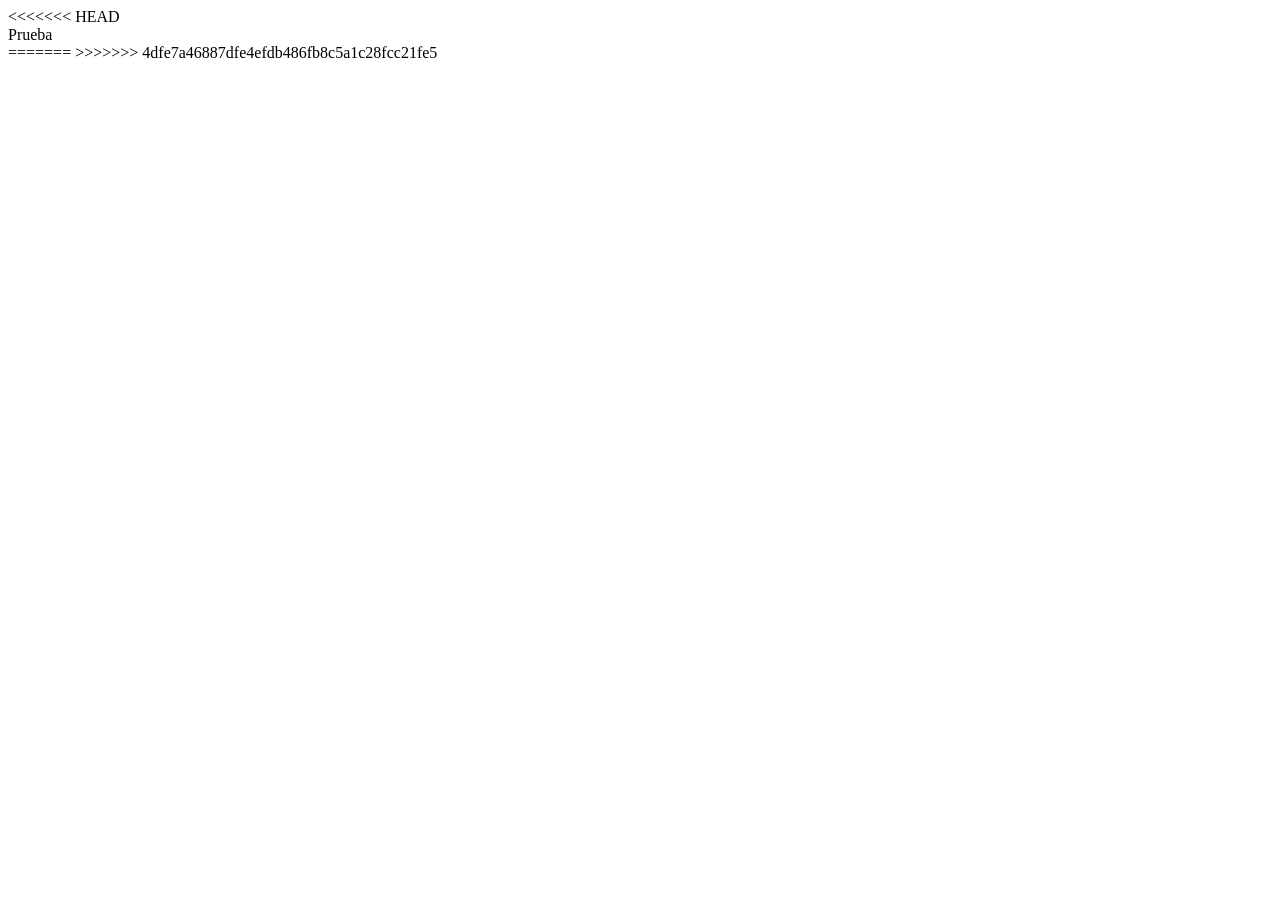
==== index.html @ 82e6d729 "Merge branch 'master' of https://github.com/FranciscoJarusz/disenoydesarrolloweb" ====
<!doctype html>

<html lang="es">
    <head>
        <meta charset="UTF-8" />
        <meta name="viewport" content="width=device-width, initial-scale=1.0" />

        <title>Inicio - MoviePage</title>
    </head>

<<<<<<< HEAD
    <body>

        <div>Prueba</div>

    </body>
=======
    <body></body>
>>>>>>> 4dfe7a46887dfe4efdb486fb8c5a1c28fcc21fe5
</html>
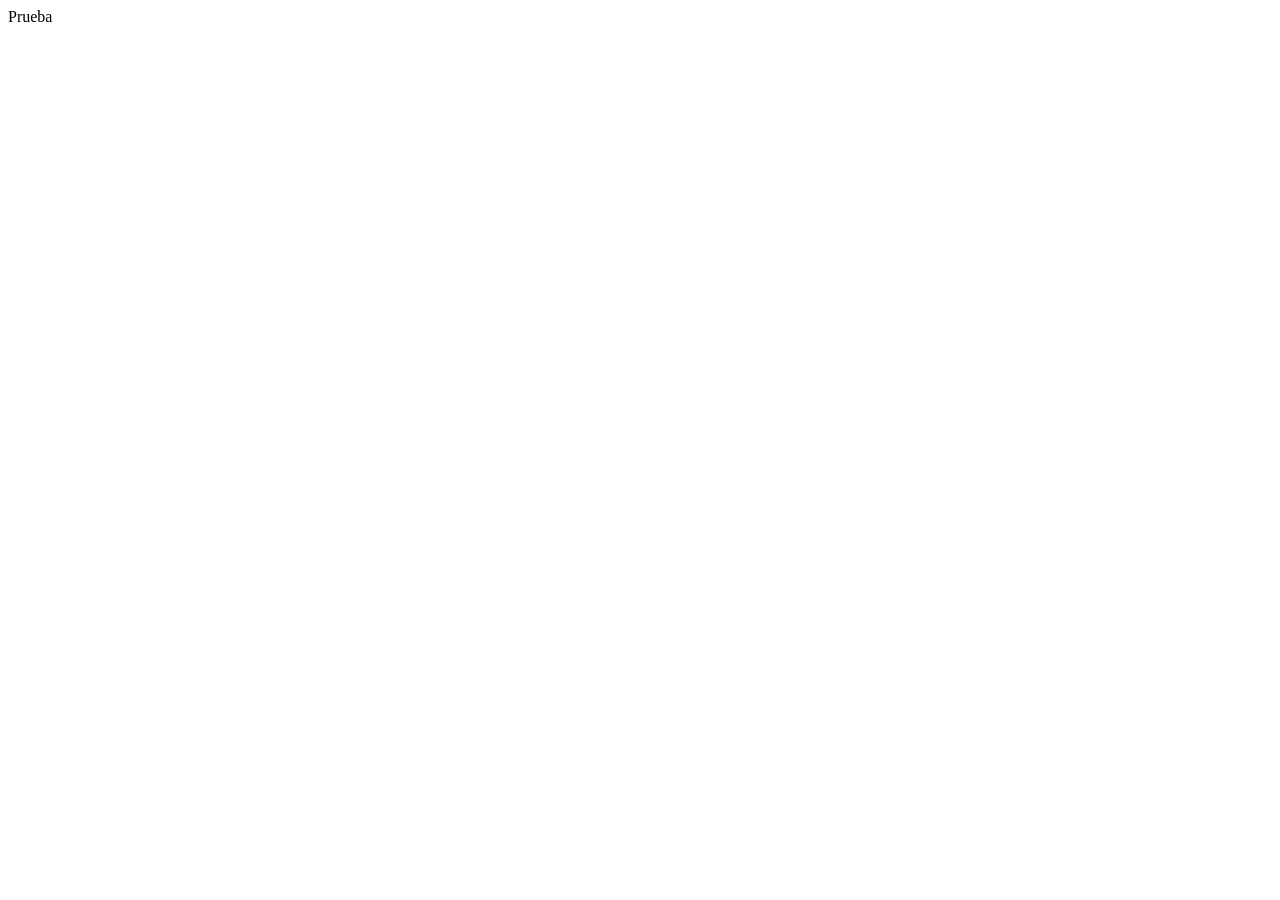
==== commit 91c8a7b9: "prueba" ====
--- a/index.html
+++ b/index.html
@@ -8,13 +8,9 @@
         <title>Inicio - MoviePage</title>
     </head>
 
-<<<<<<< HEAD
     <body>
 
         <div>Prueba</div>
 
     </body>
-=======
-    <body></body>
->>>>>>> 4dfe7a46887dfe4efdb486fb8c5a1c28fcc21fe5
 </html>
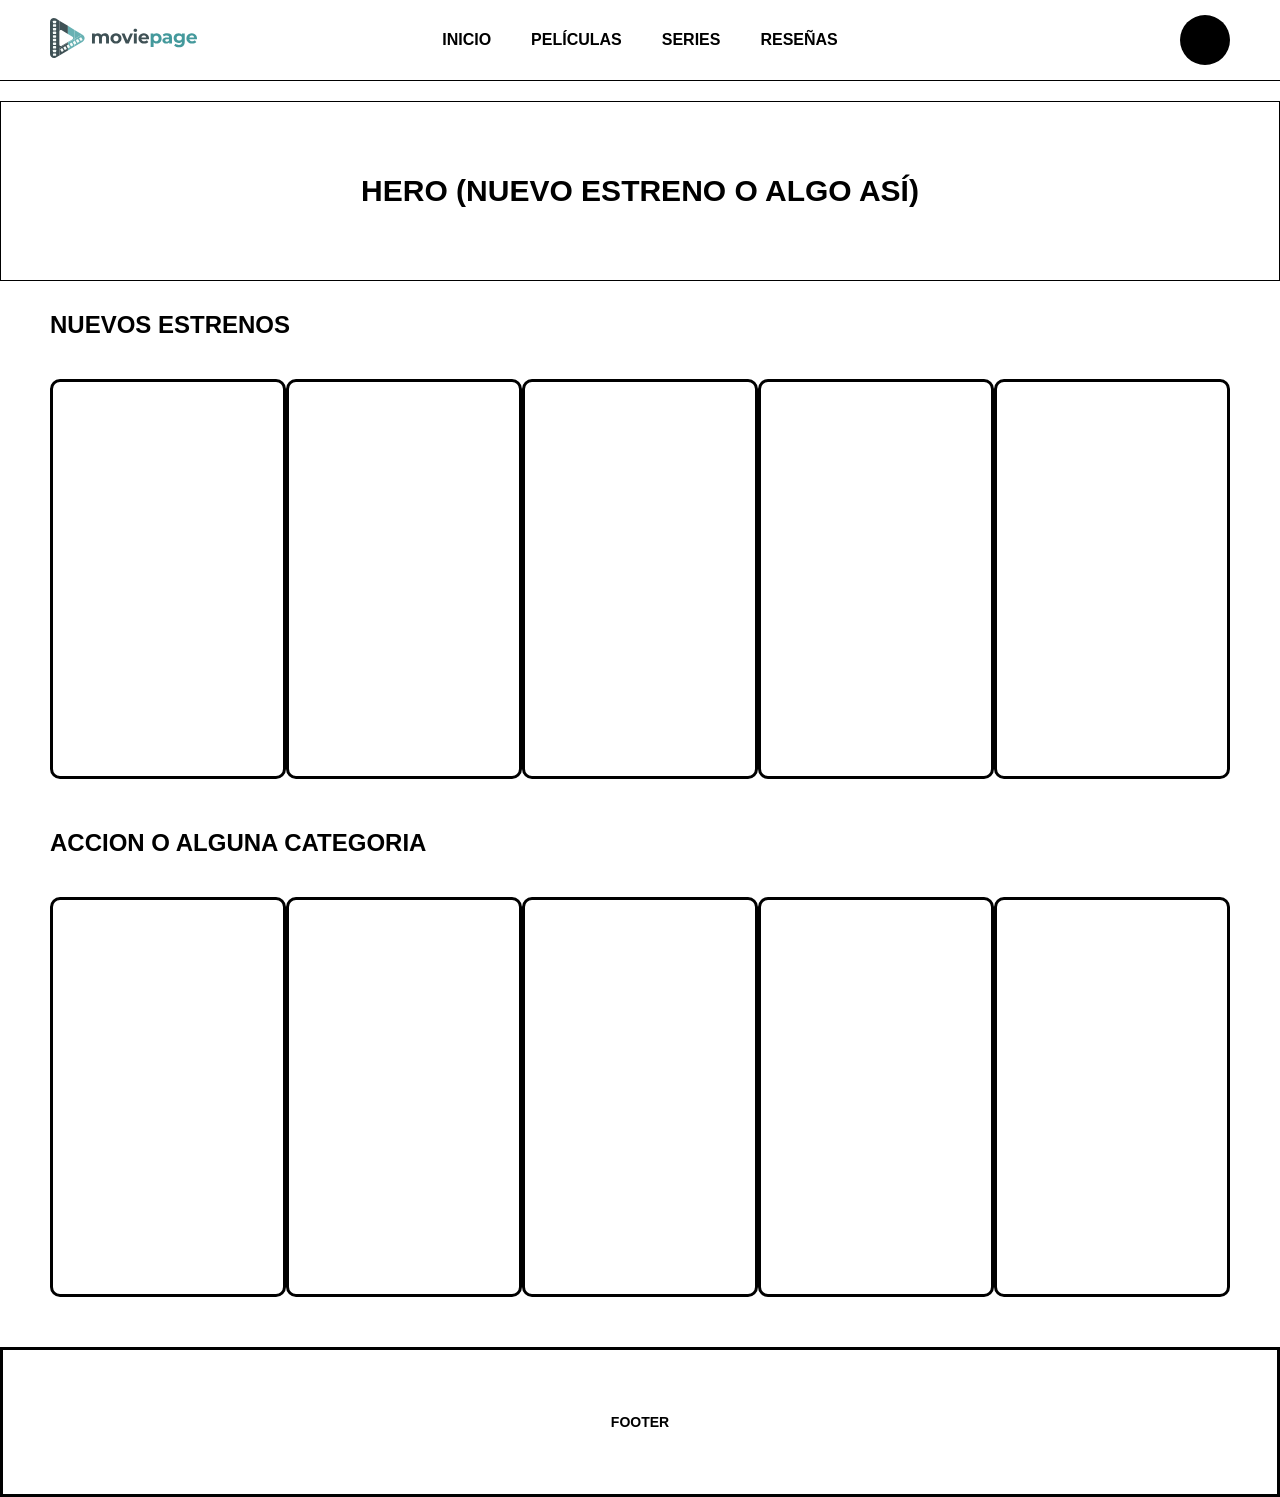
==== commit ceb6d527: "Actualizo index.html para incluir estilos y estructura de la página" ====
--- a/index.html
+++ b/index.html
@@ -1,16 +1,66 @@
 <!doctype html>
 
 <html lang="es">
-    <head>
-        <meta charset="UTF-8" />
-        <meta name="viewport" content="width=device-width, initial-scale=1.0" />
+  <head>
+    <meta charset="UTF-8" />
+    <meta name="viewport" content="width=device-width, initial-scale=1.0" />
+    <link rel="stylesheet" href="global.css" />
+    <title>MoviePage - Películas, series y reseñas</title>
+  </head>
 
-        <title>Inicio - MoviePage</title>
-    </head>
+  <body>
+    <header>
+      <div id="logo">
+        <img src="/public/Logotipo.svg" height="40px;" />
+      </div>
 
-    <body>
+      <nav>
+        <ul id="menu">
+          <li>
+            <a href="">INICIO</a>
+          </li>
+          <li>
+            <a href="">PELÍCULAS</a>
+          </li>
+          <li>
+            <a href="">SERIES</a>
+          </li>
+          <li>
+            <a href="">RESEÑAS</a>
+          </li>
+        </ul>
+      </nav>
 
-        <div>Prueba</div>
+      <div class="circulo"></div>
+    </header>
+    <section id="hero">
+      <h1>HERO (NUEVO ESTRENO O ALGO ASÍ)</h1>
+    </section>
+    <main>
+      <section id="peliculas">
+        <h2>NUEVOS ESTRENOS</h2>
 
-    </body>
+        <div class="fila-peliculas">
+          <div class="pelicula"></div>
+          <div class="pelicula"></div>
+          <div class="pelicula"></div>
+          <div class="pelicula"></div>
+          <div class="pelicula"></div>
+        </div>
+
+        <h2>ACCION O ALGUNA CATEGORIA</h2>
+
+        <div class="fila-peliculas">
+          <div class="pelicula"></div>
+          <div class="pelicula"></div>
+          <div class="pelicula"></div>
+          <div class="pelicula"></div>
+          <div class="pelicula"></div>
+        </div>
+      </section>
+    </main>
+    <footer>
+      <p>FOOTER</p>
+    </footer>
+  </body>
 </html>
--- a/global.css
+++ b/global.css
@@ -0,0 +1,105 @@
+* {
+  box-sizing: border-box;
+}
+
+html,
+body {
+  margin: 0;
+  padding: 0;
+  font-family: Arial, sans-serif;
+}
+
+header {
+  display: grid;
+  grid-template-columns: 1fr auto 1fr;
+  justify-items: center;
+  align-items: center;
+  border-bottom: 1px solid black;
+  padding: 15px 50px;
+}
+
+#logo {
+  justify-self: start;
+}
+
+#menu {
+  display: flex;
+  flex-direction: row;
+  gap: 40px;
+  margin: 0;
+  padding: 0;
+}
+
+#menu li,
+#menu a {
+  list-style: none;
+  color: black;
+  text-decoration: none;
+  font-weight: bold;
+}
+
+.circulo {
+  width: 50px;
+  height: 50px;
+  background-color: #000000;
+  border-radius: 50%;
+  justify-self: end;
+}
+
+#hero {
+  height: 180px;
+  margin-top: 20px;
+  border: 1px solid black;
+  display: flex;
+  justify-content: center;
+  align-items: center;
+}
+
+#hero h1 {
+  color: black;
+  font-size: 30px;
+  font-weight: bold;
+}
+
+main {
+  padding: 0 50px;
+}
+
+#peliculas {
+  margin-top: 30px;
+}
+
+#peliculas h2 {
+  color: black;
+  font-size: 24px;
+  font-weight: bold;
+  margin: 20px 0 40px 0;
+}
+
+.fila-peliculas {
+  display: flex;
+  margin-bottom: 50px;
+  justify-content: space-between;
+}
+
+.pelicula {
+  border-radius: 10px;
+  width: 280px;
+  height: 400px;
+  border: 3px solid black;
+}
+
+footer {
+  height: 150px;
+  margin-top: 40px;
+  border: 3px solid black;
+  display: flex;
+  justify-content: center;
+  align-items: center;
+}
+
+footer p {
+  color: black;
+  font-size: 14px;
+  font-weight: bold;
+}
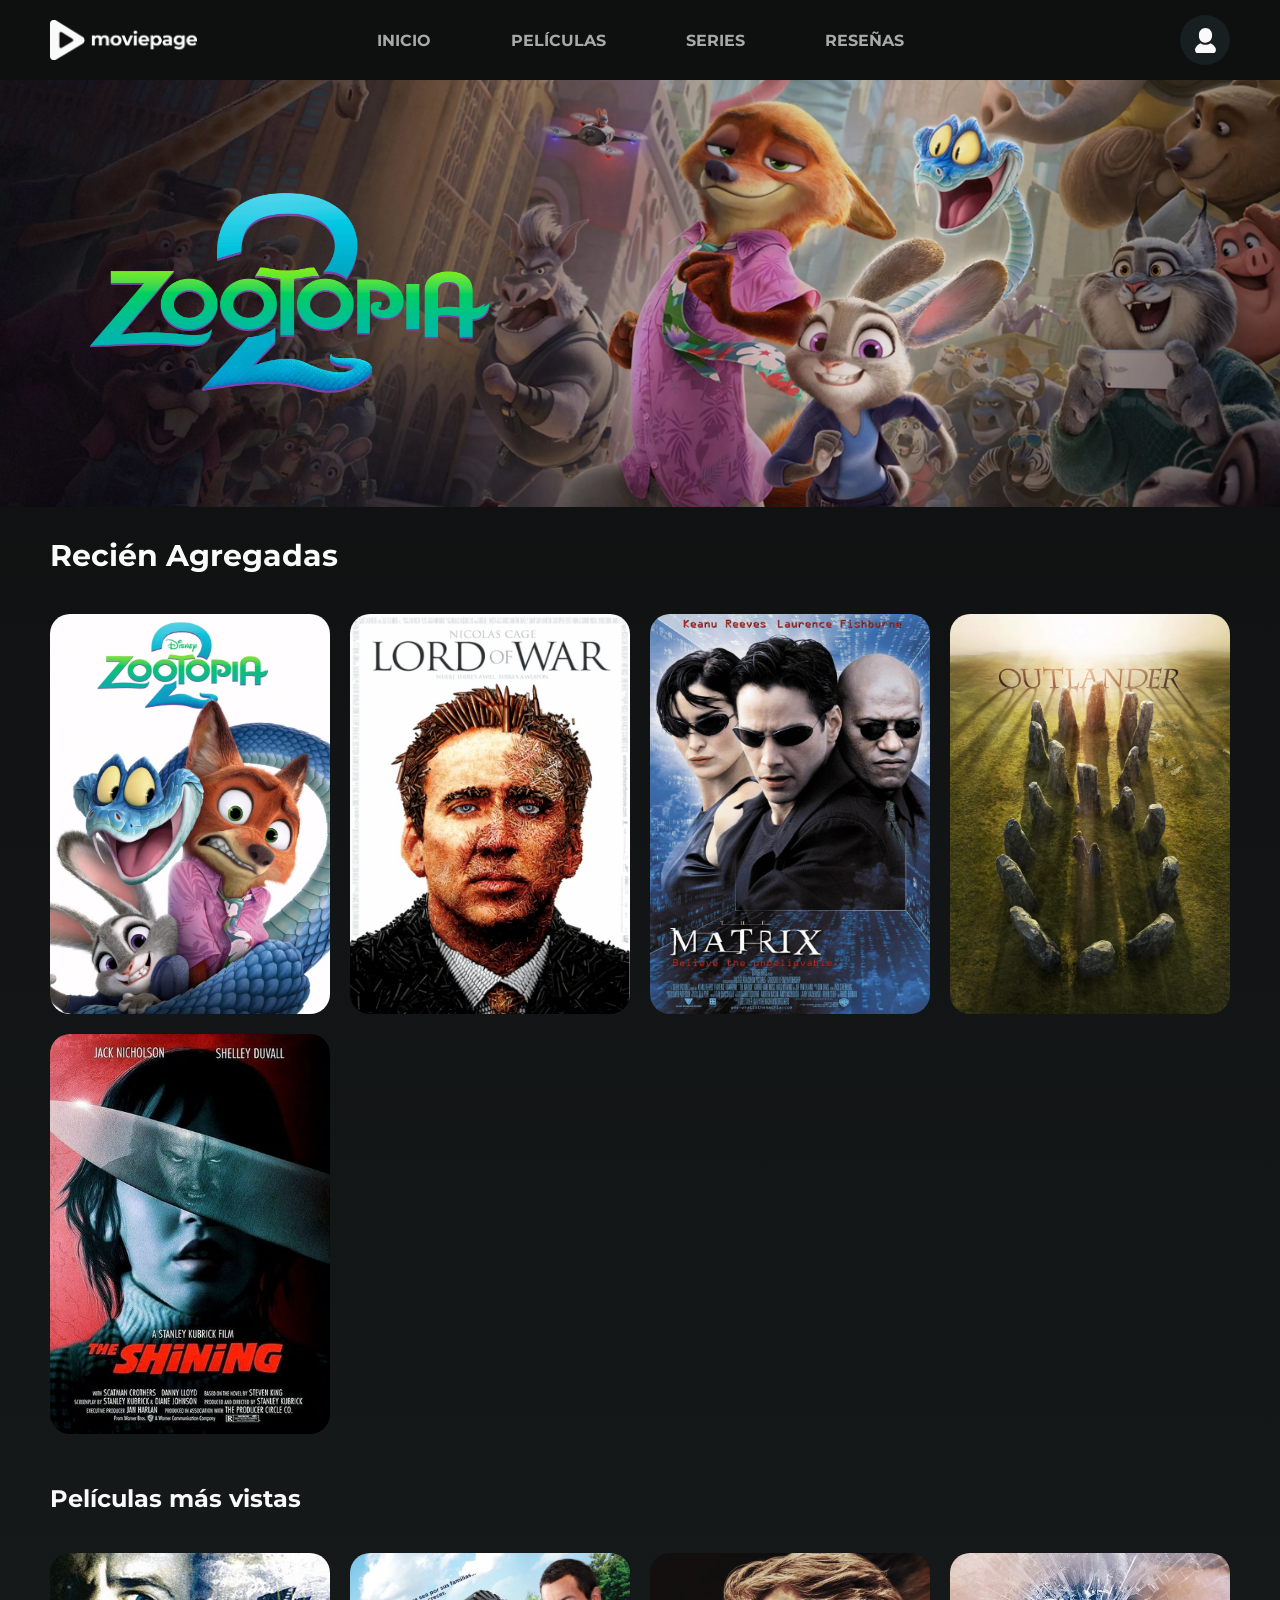
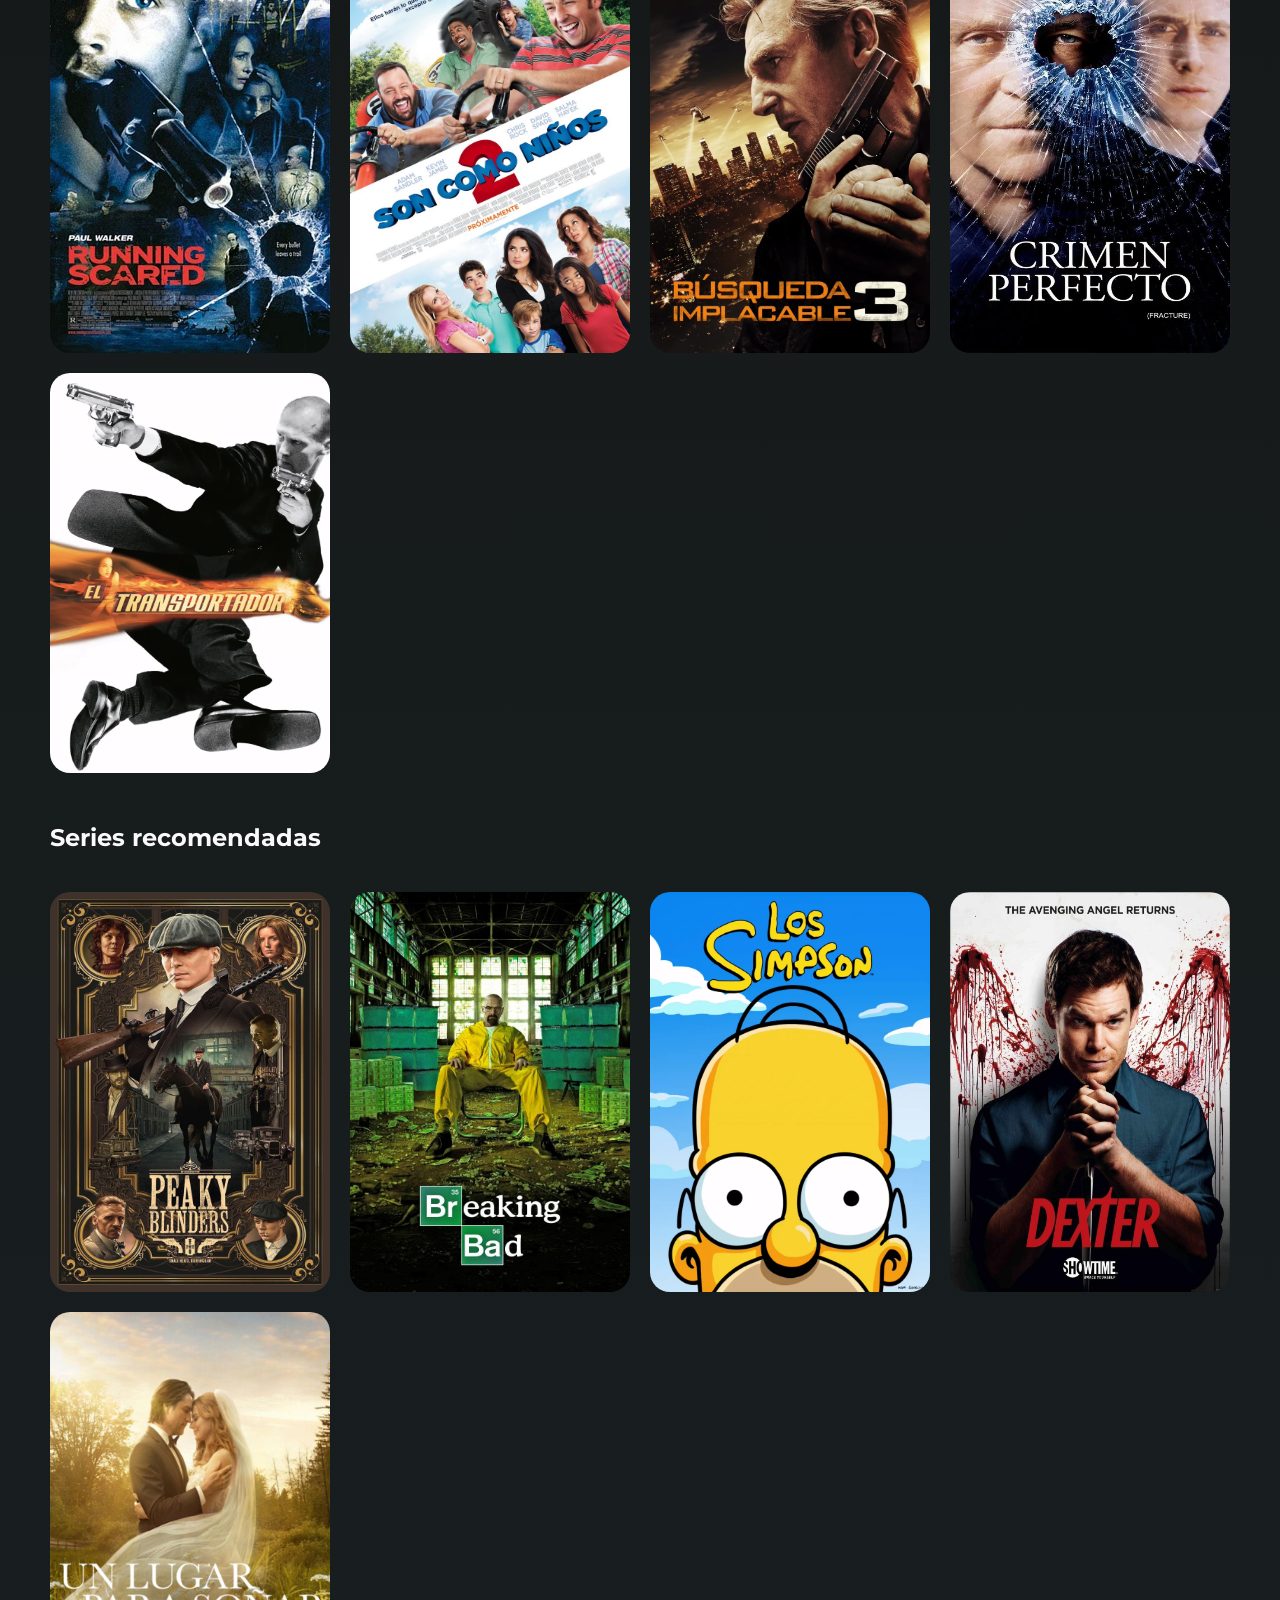
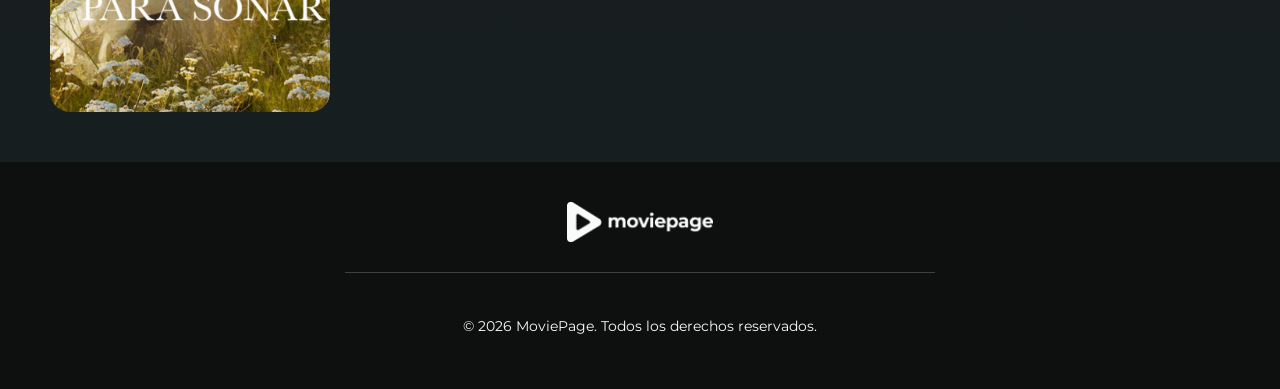
==== commit a1f079d1: "Actualizo estilos y estructura de la página principal, mejorando la presentación y la navegación" ====
--- a/index.html
+++ b/index.html
@@ -5,62 +5,174 @@
     <meta charset="UTF-8" />
     <meta name="viewport" content="width=device-width, initial-scale=1.0" />
     <link rel="stylesheet" href="global.css" />
+    <link rel="icon" type="image/png" href="public/favicon.png" />
+    <link
+      href="https://fonts.googleapis.com/css2?family=Montserrat:wght@400;700&display=swap"
+      rel="stylesheet"
+    />
     <title>MoviePage - Películas, series y reseñas</title>
   </head>
 
   <body>
     <header>
-      <div id="logo">
-        <img src="/public/Logotipo.svg" height="40px;" />
-      </div>
-
+      <img src="/public/logo.png" height="40px;" class="logo" />
       <nav>
         <ul id="menu">
           <li>
-            <a href="">INICIO</a>
+            <a href="/index.html">INICIO</a>
           </li>
           <li>
-            <a href="">PELÍCULAS</a>
+            <a href="/paginapeliculas.html">PELÍCULAS</a>
           </li>
           <li>
-            <a href="">SERIES</a>
+            <a href="/paginaseries.html">SERIES</a>
           </li>
           <li>
-            <a href="">RESEÑAS</a>
+            <a href="/reseñas.html">RESEÑAS</a>
           </li>
         </ul>
       </nav>
 
-      <div class="circulo"></div>
+      <div class="circulo">
+        <img src="/public/account.svg" alt="" height="25px" />
+      </div>
     </header>
     <section id="hero">
-      <h1>HERO (NUEVO ESTRENO O ALGO ASÍ)</h1>
+      <img
+        src="/public/zootopia2hero.webp"
+        alt="Logo Zootopia 2"
+        class="zootopiaLogo"
+      />
+      <div class="bg-hero"></div>
+      <img src="/public/hero.webp" alt="Hero Image" class="hero-image" />
     </section>
     <main>
       <section id="peliculas">
-        <h2>NUEVOS ESTRENOS</h2>
+        <h1>Recién Agregadas</h1>
 
         <div class="fila-peliculas">
-          <div class="pelicula"></div>
-          <div class="pelicula"></div>
-          <div class="pelicula"></div>
-          <div class="pelicula"></div>
-          <div class="pelicula"></div>
+          <div class="pelicula-conteiner">
+            <img
+              src="/public/peliculasRecienAgregados/zootopia2.webp"
+              alt="Zootopia 2"
+              class="pelicula"
+            />
+          </div>
+          <div class="pelicula-conteiner">
+            <img
+              src="/public/peliculasRecienAgregados/lordofwar.jpg"
+              alt="Lord of War"
+              class="pelicula"
+            />
+          </div>
+          <div class="pelicula-conteiner">
+            <img
+              src="/public/peliculasRecienAgregados/matrix.jpg"
+              alt="Matrix"
+              class="pelicula"
+            />
+          </div>
+          <div class="pelicula-conteiner">
+            <img
+              src="/public/peliculasRecienAgregados/outlander.webp"
+              alt="Outlander"
+              class="pelicula"
+            />
+          </div>
+          <div class="pelicula-conteiner">
+            <img
+              src="/public/peliculasRecienAgregados/elresplandor.jpg"
+              alt="El Resplandor"
+              class="pelicula"
+            />
+          </div>
         </div>
 
-        <h2>ACCION O ALGUNA CATEGORIA</h2>
+        <h2>Películas más vistas</h2>
 
         <div class="fila-peliculas">
-          <div class="pelicula"></div>
-          <div class="pelicula"></div>
-          <div class="pelicula"></div>
-          <div class="pelicula"></div>
-          <div class="pelicula"></div>
+          <div class="pelicula-conteiner">
+            <img
+              src="/public/peliculasCrimen/lapruebadelcrimen.jpg"
+              alt="La Prueba del Crimen"
+              class="pelicula"
+            />
+          </div>
+          <div class="pelicula-conteiner">
+            <img
+              src="/public/peliculasComedia/soncomoniños.jpg"
+              alt="Son Como Niños"
+              class="pelicula"
+            />
+          </div>
+          <div class="pelicula-conteiner">
+            <img
+              src="/public/peliculasAccion/busquedaimplacable3.webp"
+              alt="Búsqueda Implacable 3"
+              class="pelicula"
+            />
+          </div>
+          <div class="pelicula-conteiner">
+            <img
+              src="/public/peliculasCrimen/crimenperfecto.webp"
+              alt="Crimen Perfecto"
+              class="pelicula"
+            />
+          </div>
+          <div class="pelicula-conteiner">
+            <img
+              src="/public/peliculasAccion/eltransportador.webp"
+              alt="El Transportador"
+              class="pelicula"
+            />
+          </div>
+        </div>
+
+        <h2>Series recomendadas</h2>
+
+        <div class="fila-peliculas">
+          <div class="pelicula-conteiner">
+            <img
+              src="/public/seriesRecienAgregadas/peakyblinders.jpg"
+              alt="Peaky Blinders"
+              class="pelicula"
+            />
+          </div>
+          <div class="pelicula-conteiner">
+            <img
+              src="/public/seriesRecienAgregadas/breakingbad.jpg"
+              alt="Breaking Bad"
+              class="pelicula"
+            />
+          </div>
+          <div class="pelicula-conteiner">
+            <img
+              src="/public/seriesAnimadas/lossimpsons.webp"
+              alt="Los Simpsons"
+              class="pelicula"
+            />
+          </div>
+          <div class="pelicula-conteiner">
+            <img
+              src="/public/seriesSuspenso/dexter.jpg"
+              alt="Dexter"
+              class="pelicula"
+            />
+          </div>
+          <div class="pelicula-conteiner">
+            <img
+              src="/public/seriesComediaRomance/unlugarparasoñar.jpg"
+              alt="Un Lugar Para Soñar"
+              class="pelicula"
+            />
+          </div>
         </div>
       </section>
     </main>
     <footer>
-      <p>FOOTER</p>
+      <img src="/public/logo.png" height="40px;" class="logo" />
+      <hr />
+      <p>&copy; 2026 MoviePage. Todos los derechos reservados.</p>
     </footer>
   </body>
 </html>
--- a/global.css
+++ b/global.css
@@ -6,26 +6,36 @@
 body {
   margin: 0;
   padding: 0;
-  font-family: Arial, sans-serif;
+  font-family: "Montserrat", sans-serif;
+  background: linear-gradient(180deg, #0e0f0f, #161a1b, #181f20);
 }
 
 header {
   display: grid;
   grid-template-columns: 1fr auto 1fr;
-  justify-items: center;
+  background-color: #0e0f0f;
+  justify-items: between;
   align-items: center;
-  border-bottom: 1px solid black;
   padding: 15px 50px;
 }
 
-#logo {
-  justify-self: start;
+.logo {
+  cursor: pointer;
+  transition: all 0.2s ease-in-out;
+}
+
+.logo:hover {
+  scale: 1.05;
+}
+
+.logo:active {
+  scale: 0.9;
 }
 
 #menu {
-  display: flex;
-  flex-direction: row;
-  gap: 40px;
+  display: grid;
+  grid-template-columns: repeat(4, auto);
+  gap: 80px;
   margin: 0;
   padding: 0;
 }
@@ -33,32 +43,51 @@
 #menu li,
 #menu a {
   list-style: none;
-  color: black;
+  color: #fafafaa7;
   text-decoration: none;
   font-weight: bold;
+  transition: all 0.3s ease-in-out;
+}
+
+#menu li:hover,
+#menu a:hover {
+  color: #fafafa;
+  cursor: pointer;
 }
 
 .circulo {
   width: 50px;
   height: 50px;
-  background-color: #000000;
+  background-color: #181f20;
   border-radius: 50%;
+  display: grid;
+  justify-content: center;
+  align-items: center;
   justify-self: end;
 }
 
 #hero {
-  height: 180px;
-  margin-top: 20px;
-  border: 1px solid black;
-  display: flex;
+  display: grid;
+  grid-template-columns: 1fr;
   justify-content: center;
   align-items: center;
+  overflow: hidden;
 }
 
-#hero h1 {
-  color: black;
-  font-size: 30px;
-  font-weight: bold;
+.zootopiaLogo {
+  position: absolute;
+  z-index: 1;
+  width: 400px;
+  left: 90px;
+  height: auto;
+}
+
+.hero-image {
+  width: 100%;
+  height: auto;
+  max-height: 600px;
+  object-fit: cover;
+  object-position: top;
 }
 
 main {
@@ -69,37 +98,65 @@
   margin-top: 30px;
 }
 
+#peliculas h1 {
+  color: #fafafa;
+  font-size: 30px;
+  font-weight: bold;
+  margin: 20px 0 40px 0;
+}
+
 #peliculas h2 {
-  color: black;
+  color: #fafafa;
   font-size: 24px;
   font-weight: bold;
   margin: 20px 0 40px 0;
 }
 
 .fila-peliculas {
-  display: flex;
+  display: grid;
+  grid-template-columns: repeat(auto-fit, minmax(280px, 1fr));
+  gap: 20px;
   margin-bottom: 50px;
   justify-content: space-between;
 }
 
-.pelicula {
-  border-radius: 10px;
+.pelicula-conteiner {
   width: 280px;
   height: 400px;
-  border: 3px solid black;
+}
+
+.pelicula {
+  border-radius: 20px;
+  width: 280px;
+  height: 400px;
+  transition: all 0.3s ease-in-out;
+}
+
+.pelicula:hover {
+  transform: scale(1.05);
+  cursor: pointer;
 }
 
 footer {
-  height: 150px;
+  width: 100%;
+  padding: 40px 50px;
   margin-top: 40px;
-  border: 3px solid black;
-  display: flex;
-  justify-content: center;
+  background-color: #0e0f0f;
+  display: grid;
+  grid-template-columns: 1fr;
+  justify-items: center;
   align-items: center;
+  gap: 20px;
+}
+
+hr {
+  width: 50%;
+  margin: 10px 0;
+  border: none;
+  border-top: 1px solid hsl(0, 0%, 25%);
 }
 
 footer p {
-  color: black;
+  color: #fafafa;
   font-size: 14px;
-  font-weight: bold;
 }
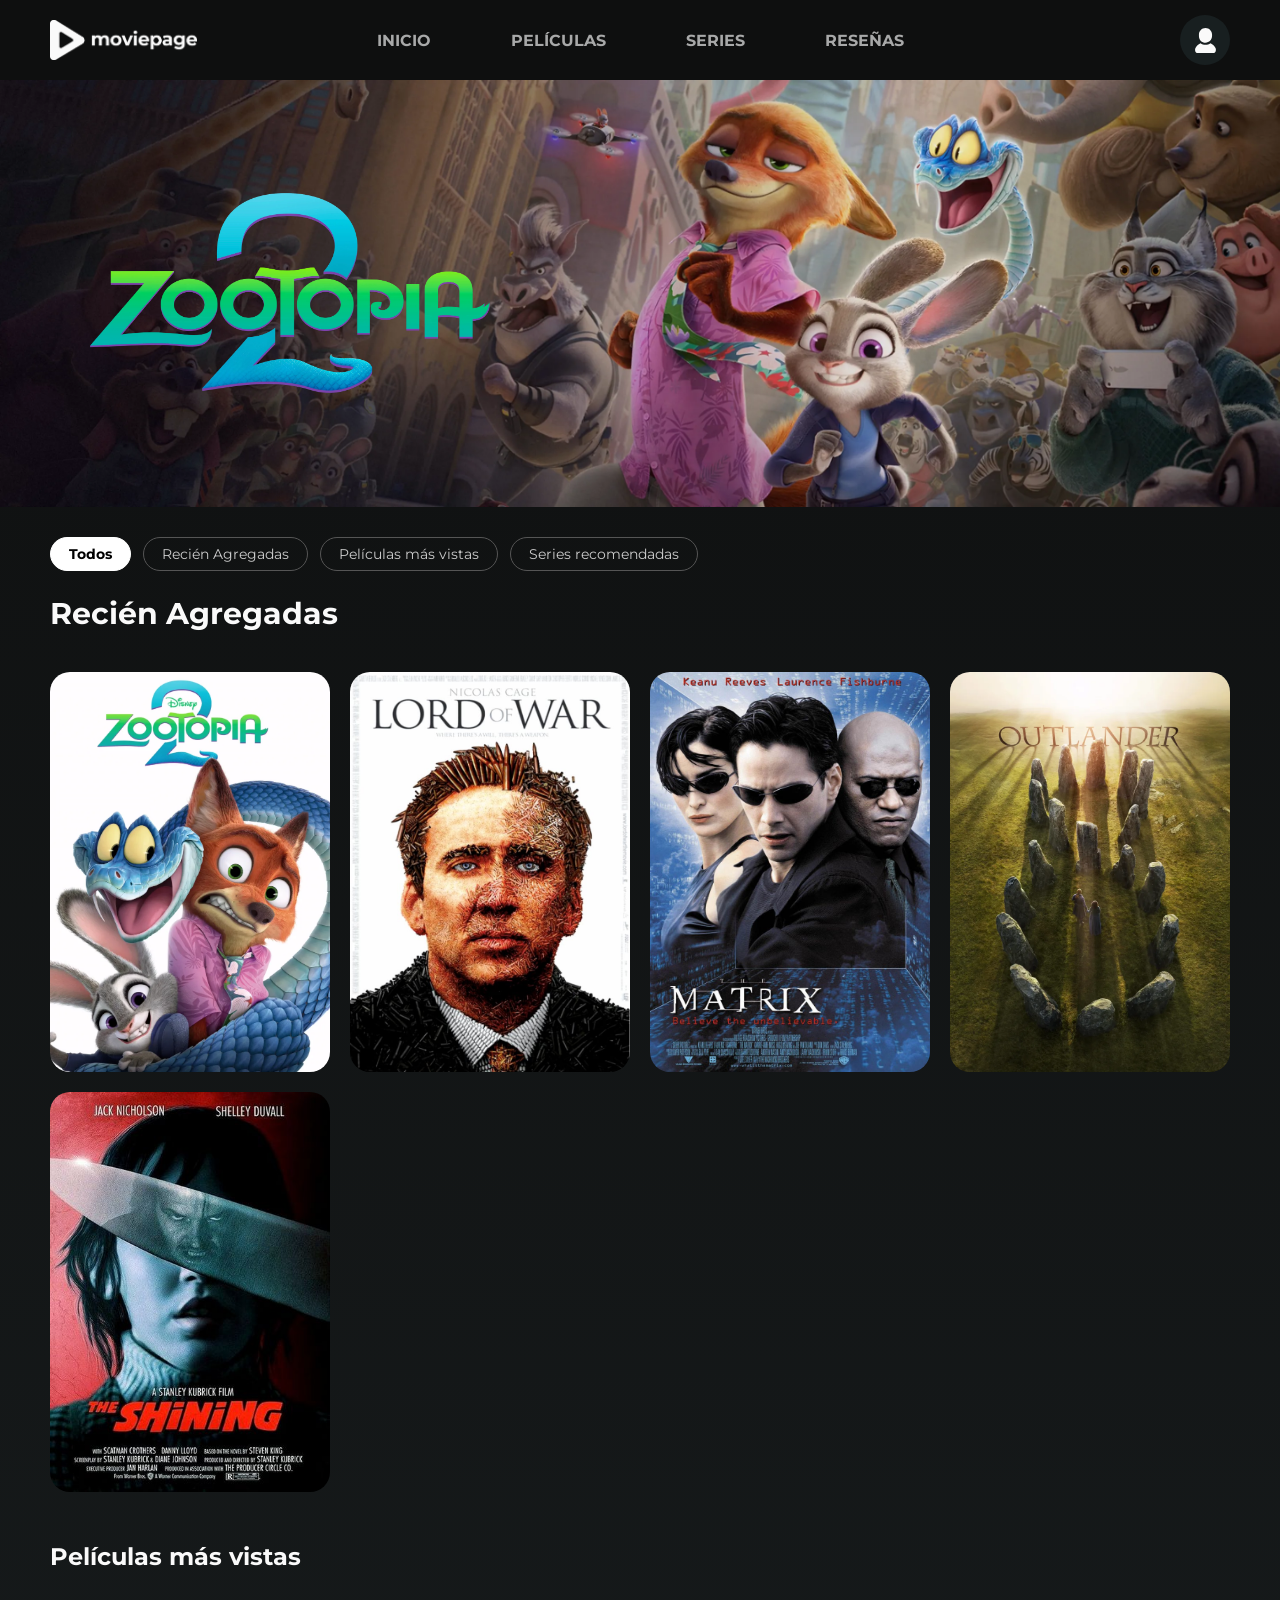
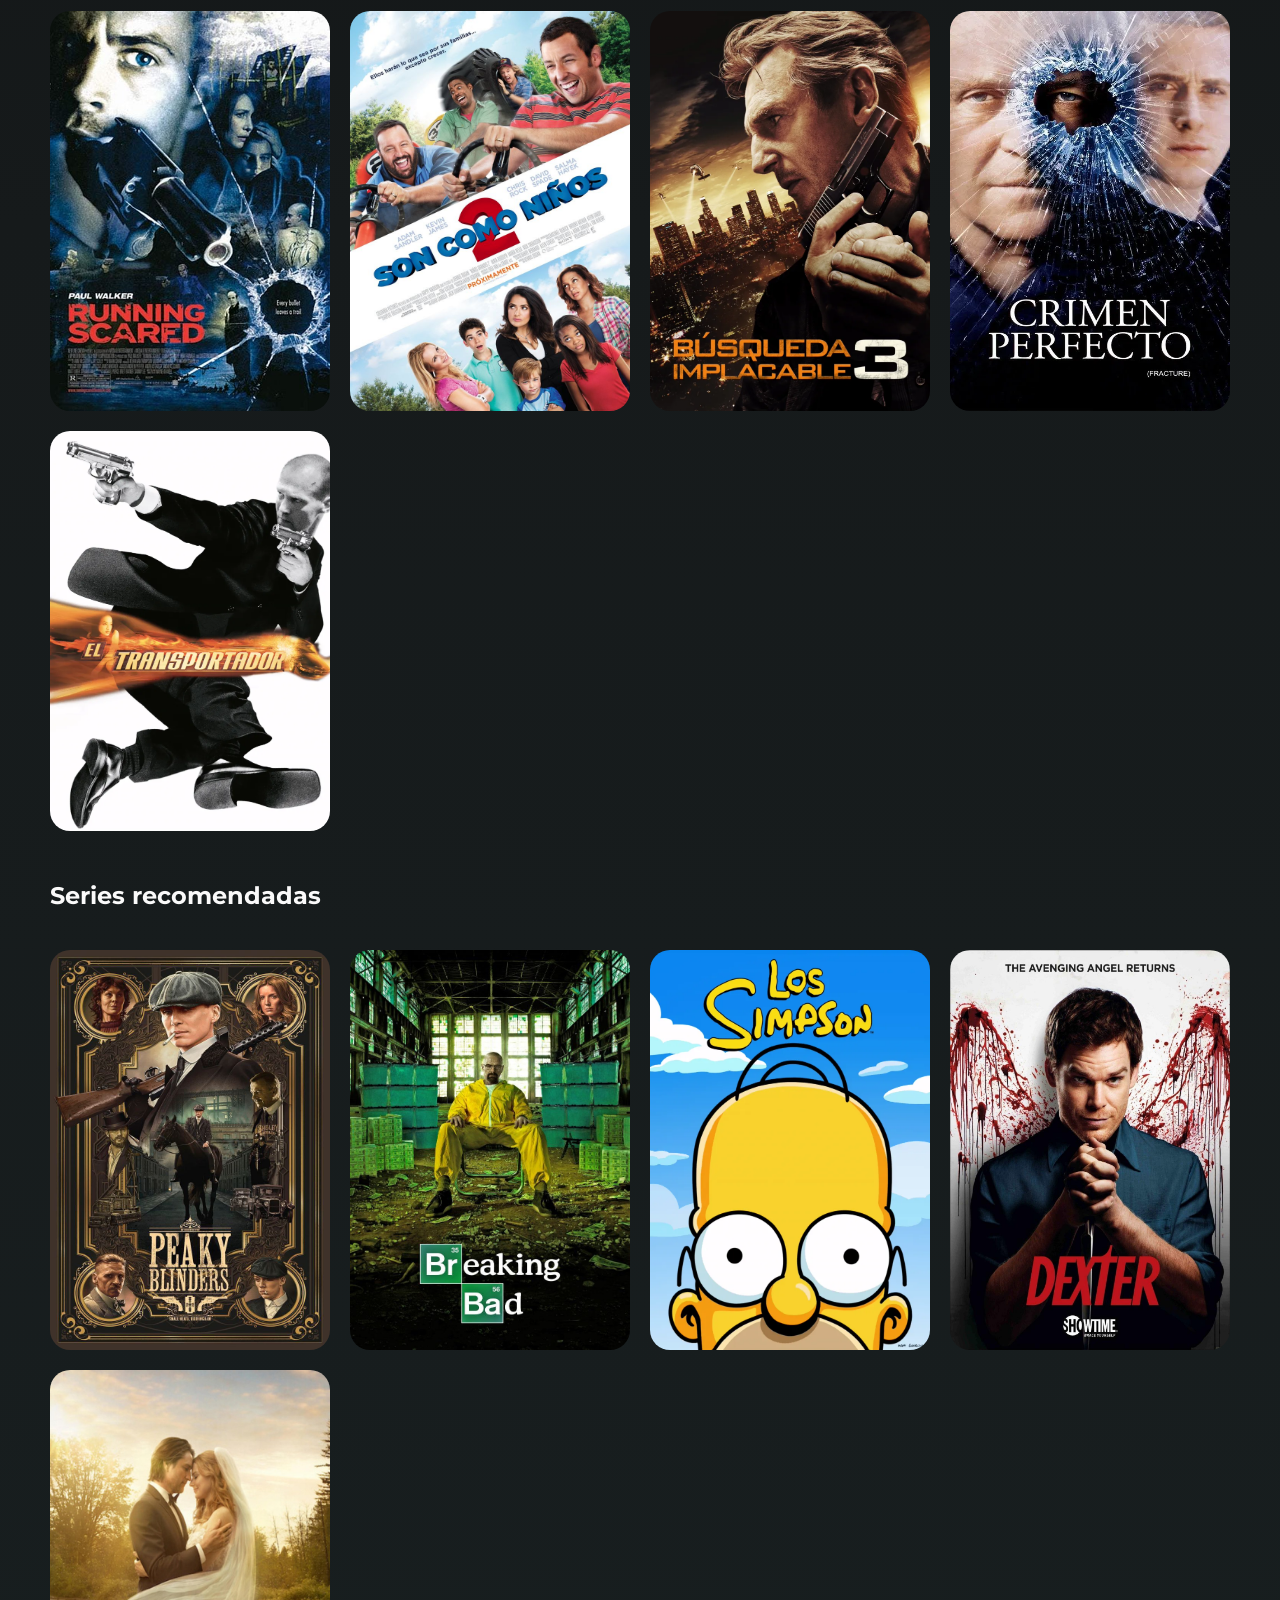
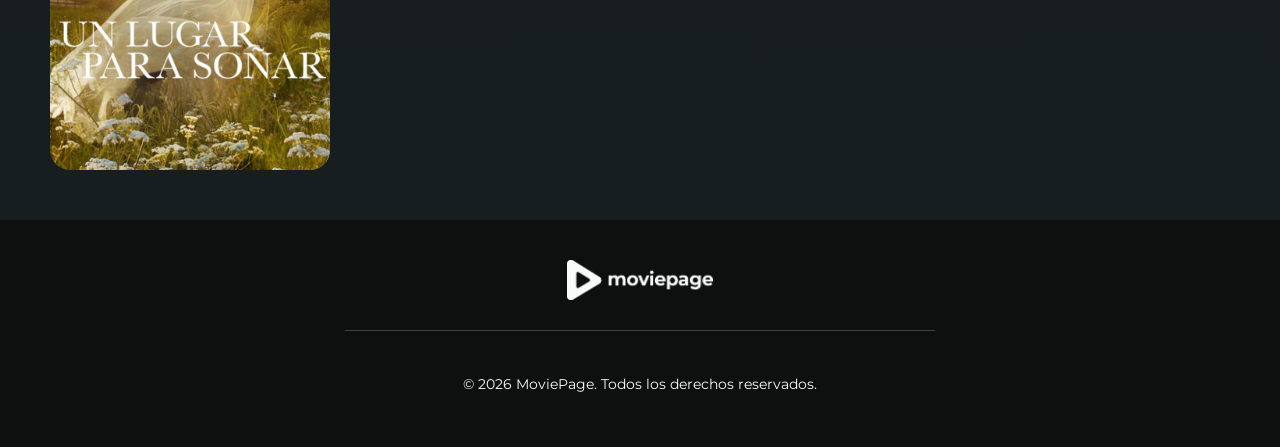
==== commit 4d15af82: "Cambios de filtro y imagenes sin correr con extension de visual" ====
--- a/index.html
+++ b/index.html
@@ -4,8 +4,8 @@
   <head>
     <meta charset="UTF-8" />
     <meta name="viewport" content="width=device-width, initial-scale=1.0" />
-    <link rel="stylesheet" href="global.css" />
-    <link rel="icon" type="image/png" href="public/favicon.png" />
+    <link rel="stylesheet" href="./global.css" />
+    <link rel="icon" type="image/png" href="./public/favicon.png" />
     <link
       href="https://fonts.googleapis.com/css2?family=Montserrat:wght@400;700&display=swap"
       rel="stylesheet"
@@ -15,162 +15,194 @@
 
   <body>
     <header>
-      <img src="/public/logo.png" height="40px;" class="logo" />
+      <img src="./public/logo.png" height="40px;" class="logo" />
       <nav>
         <ul id="menu">
           <li>
-            <a href="/index.html">INICIO</a>
-          </li>
-          <li>
-            <a href="/paginapeliculas.html">PELÍCULAS</a>
-          </li>
-          <li>
-            <a href="/paginaseries.html">SERIES</a>
-          </li>
-          <li>
-            <a href="/reseñas.html">RESEÑAS</a>
+            <a href="./index.html">INICIO</a>
+          </li>
+          <li>
+            <a href="./paginapeliculas.html">PELÍCULAS</a>
+          </li>
+          <li>
+            <a href="./paginaseries.html">SERIES</a>
+          </li>
+          <li>
+            <a href="./reseñas.html">RESEÑAS</a>
           </li>
         </ul>
       </nav>
 
-      <div class="circulo">
-        <img src="/public/account.svg" alt="" height="25px" />
-      </div>
+      <a class="circulo" href="./cuenta.html">
+        <img src="./public/account.svg" alt="" height="25px" />
+      </a>
     </header>
     <section id="hero">
       <img
-        src="/public/zootopia2hero.webp"
+        src="./public/zootopia2hero.webp"
         alt="Logo Zootopia 2"
         class="zootopiaLogo"
       />
       <div class="bg-hero"></div>
-      <img src="/public/hero.webp" alt="Hero Image" class="hero-image" />
+      <img src="./public/hero.webp" alt="Hero Image" class="hero-image" />
     </section>
     <main>
       <section id="peliculas">
-        <h1>Recién Agregadas</h1>
-
-        <div class="fila-peliculas">
-          <div class="pelicula-conteiner">
-            <img
-              src="/public/peliculasRecienAgregados/zootopia2.webp"
-              alt="Zootopia 2"
-              class="pelicula"
-            />
+        <div id="filtros">
+          <button id="btn-todos" class="filtro-btn activo" onclick="filtrar('todos')">Todos</button>
+          <button id="btn-recien" class="filtro-btn" onclick="filtrar('recien')">Recién Agregadas</button>
+          <button id="btn-mas-vistas" class="filtro-btn" onclick="filtrar('mas-vistas')">Películas más vistas</button>
+          <button id="btn-series" class="filtro-btn" onclick="filtrar('series')">Series recomendadas</button>
+        </div>
+
+        <div id="recien" class="seccion">
+          <h1>Recién Agregadas</h1>
+          <div class="fila-peliculas">
+            <div class="pelicula-conteiner">
+              <img
+                src="./public/peliculasRecienAgregados/zootopia2.webp"
+                alt="Zootopia 2"
+                class="pelicula"
+              />
+            </div>
+            <div class="pelicula-conteiner">
+              <img
+                src="./public/peliculasRecienAgregados/lordofwar.jpg"
+                alt="Lord of War"
+                class="pelicula"
+              />
+            </div>
+            <div class="pelicula-conteiner">
+              <img
+                src="./public/peliculasRecienAgregados/matrix.jpg"
+                alt="Matrix"
+                class="pelicula"
+              />
+            </div>
+            <div class="pelicula-conteiner">
+              <img
+                src="./public/peliculasRecienAgregados/outlander.webp"
+                alt="Outlander"
+                class="pelicula"
+              />
+            </div>
+            <div class="pelicula-conteiner">
+              <img
+                src="./public/peliculasRecienAgregados/elresplandor.jpg"
+                alt="El Resplandor"
+                class="pelicula"
+              />
+            </div>
           </div>
-          <div class="pelicula-conteiner">
-            <img
-              src="/public/peliculasRecienAgregados/lordofwar.jpg"
-              alt="Lord of War"
-              class="pelicula"
-            />
+        </div>
+
+        <div id="mas-vistas" class="seccion">
+          <h2>Películas más vistas</h2>
+          <div class="fila-peliculas">
+            <div class="pelicula-conteiner">
+              <img
+                src="./public/peliculasCrimen/lapruebadelcrimen.jpg"
+                alt="La Prueba del Crimen"
+                class="pelicula"
+              />
+            </div>
+            <div class="pelicula-conteiner">
+              <img
+                src="./public/peliculasComedia/soncomoniños.jpg"
+                alt="Son Como Niños"
+                class="pelicula"
+              />
+            </div>
+            <div class="pelicula-conteiner">
+              <img
+                src="./public/peliculasAccion/busquedaimplacable3.webp"
+                alt="Búsqueda Implacable 3"
+                class="pelicula"
+              />
+            </div>
+            <div class="pelicula-conteiner">
+              <img
+                src="./public/peliculasCrimen/crimenperfecto.webp"
+                alt="Crimen Perfecto"
+                class="pelicula"
+              />
+            </div>
+            <div class="pelicula-conteiner">
+              <img
+                src="./public/peliculasAccion/eltransportador.webp"
+                alt="El Transportador"
+                class="pelicula"
+              />
+            </div>
           </div>
-          <div class="pelicula-conteiner">
-            <img
-              src="/public/peliculasRecienAgregados/matrix.jpg"
-              alt="Matrix"
-              class="pelicula"
-            />
-          </div>
-          <div class="pelicula-conteiner">
-            <img
-              src="/public/peliculasRecienAgregados/outlander.webp"
-              alt="Outlander"
-              class="pelicula"
-            />
-          </div>
-          <div class="pelicula-conteiner">
-            <img
-              src="/public/peliculasRecienAgregados/elresplandor.jpg"
-              alt="El Resplandor"
-              class="pelicula"
-            />
-          </div>
-        </div>
-
-        <h2>Películas más vistas</h2>
-
-        <div class="fila-peliculas">
-          <div class="pelicula-conteiner">
-            <img
-              src="/public/peliculasCrimen/lapruebadelcrimen.jpg"
-              alt="La Prueba del Crimen"
-              class="pelicula"
-            />
-          </div>
-          <div class="pelicula-conteiner">
-            <img
-              src="/public/peliculasComedia/soncomoniños.jpg"
-              alt="Son Como Niños"
-              class="pelicula"
-            />
-          </div>
-          <div class="pelicula-conteiner">
-            <img
-              src="/public/peliculasAccion/busquedaimplacable3.webp"
-              alt="Búsqueda Implacable 3"
-              class="pelicula"
-            />
-          </div>
-          <div class="pelicula-conteiner">
-            <img
-              src="/public/peliculasCrimen/crimenperfecto.webp"
-              alt="Crimen Perfecto"
-              class="pelicula"
-            />
-          </div>
-          <div class="pelicula-conteiner">
-            <img
-              src="/public/peliculasAccion/eltransportador.webp"
-              alt="El Transportador"
-              class="pelicula"
-            />
-          </div>
-        </div>
-
-        <h2>Series recomendadas</h2>
-
-        <div class="fila-peliculas">
-          <div class="pelicula-conteiner">
-            <img
-              src="/public/seriesRecienAgregadas/peakyblinders.jpg"
-              alt="Peaky Blinders"
-              class="pelicula"
-            />
-          </div>
-          <div class="pelicula-conteiner">
-            <img
-              src="/public/seriesRecienAgregadas/breakingbad.jpg"
-              alt="Breaking Bad"
-              class="pelicula"
-            />
-          </div>
-          <div class="pelicula-conteiner">
-            <img
-              src="/public/seriesAnimadas/lossimpsons.webp"
-              alt="Los Simpsons"
-              class="pelicula"
-            />
-          </div>
-          <div class="pelicula-conteiner">
-            <img
-              src="/public/seriesSuspenso/dexter.jpg"
-              alt="Dexter"
-              class="pelicula"
-            />
-          </div>
-          <div class="pelicula-conteiner">
-            <img
-              src="/public/seriesComediaRomance/unlugarparasoñar.jpg"
-              alt="Un Lugar Para Soñar"
-              class="pelicula"
-            />
+        </div>
+
+        <div id="series" class="seccion">
+          <h2>Series recomendadas</h2>
+          <div class="fila-peliculas">
+            <div class="pelicula-conteiner">
+              <img
+                src="./public/seriesRecienAgregadas/peakyblinders.jpg"
+                alt="Peaky Blinders"
+                class="pelicula"
+              />
+            </div>
+            <div class="pelicula-conteiner">
+              <img
+                src="./public/seriesRecienAgregadas/breakingbad.jpg"
+                alt="Breaking Bad"
+                class="pelicula"
+              />
+            </div>
+            <div class="pelicula-conteiner">
+              <img
+                src="./public/seriesAnimadas/lossimpsons.webp"
+                alt="Los Simpsons"
+                class="pelicula"
+              />
+            </div>
+            <div class="pelicula-conteiner">
+              <img
+                src="./public/seriesSuspenso/dexter.jpg"
+                alt="Dexter"
+                class="pelicula"
+              />
+            </div>
+            <div class="pelicula-conteiner">
+              <img
+                src="./public/seriesComediaRomance/unlugarparasoñar.jpg"
+                alt="Un Lugar Para Soñar"
+                class="pelicula"
+              />
+            </div>
           </div>
         </div>
       </section>
     </main>
+
+    <script>
+      function filtrar(id) {
+        document.getElementById('recien').style.display = 'none';
+        document.getElementById('mas-vistas').style.display = 'none';
+        document.getElementById('series').style.display = 'none';
+
+        if (id === 'todos') {
+          document.getElementById('recien').style.display = 'block';
+          document.getElementById('mas-vistas').style.display = 'block';
+          document.getElementById('series').style.display = 'block';
+        } else {
+          document.getElementById(id).style.display = 'block';
+        }
+
+        document.getElementById('btn-todos').classList.remove('activo');
+        document.getElementById('btn-recien').classList.remove('activo');
+        document.getElementById('btn-mas-vistas').classList.remove('activo');
+        document.getElementById('btn-series').classList.remove('activo');
+        document.getElementById('btn-' + id).classList.add('activo');
+      }
+    </script>
     <footer>
-      <img src="/public/logo.png" height="40px;" class="logo" />
+      <img src="./public/logo.png" height="40px;" class="logo" />
       <hr />
       <p>&copy; 2026 MoviePage. Todos los derechos reservados.</p>
     </footer>
--- a/global.css
+++ b/global.css
@@ -98,6 +98,36 @@
   margin-top: 30px;
 }
 
+#filtros {
+  display: flex;
+  gap: 12px;
+  margin-bottom: 24px;
+}
+
+.filtro-btn {
+  background: transparent;
+  color: #ccc;
+  border: 1px solid #555;
+  padding: 8px 18px;
+  border-radius: 20px;
+  cursor: pointer;
+  font-family: 'Montserrat', sans-serif;
+  font-size: 0.85rem;
+  transition: all 0.2s;
+}
+
+.filtro-btn:hover {
+  border-color: #fff;
+  color: #fff;
+}
+
+.filtro-btn.activo {
+  background: #fff;
+  color: #000;
+  border-color: #fff;
+  font-weight: 700;
+}
+
 #peliculas h1 {
   color: #fafafa;
   font-size: 30px;
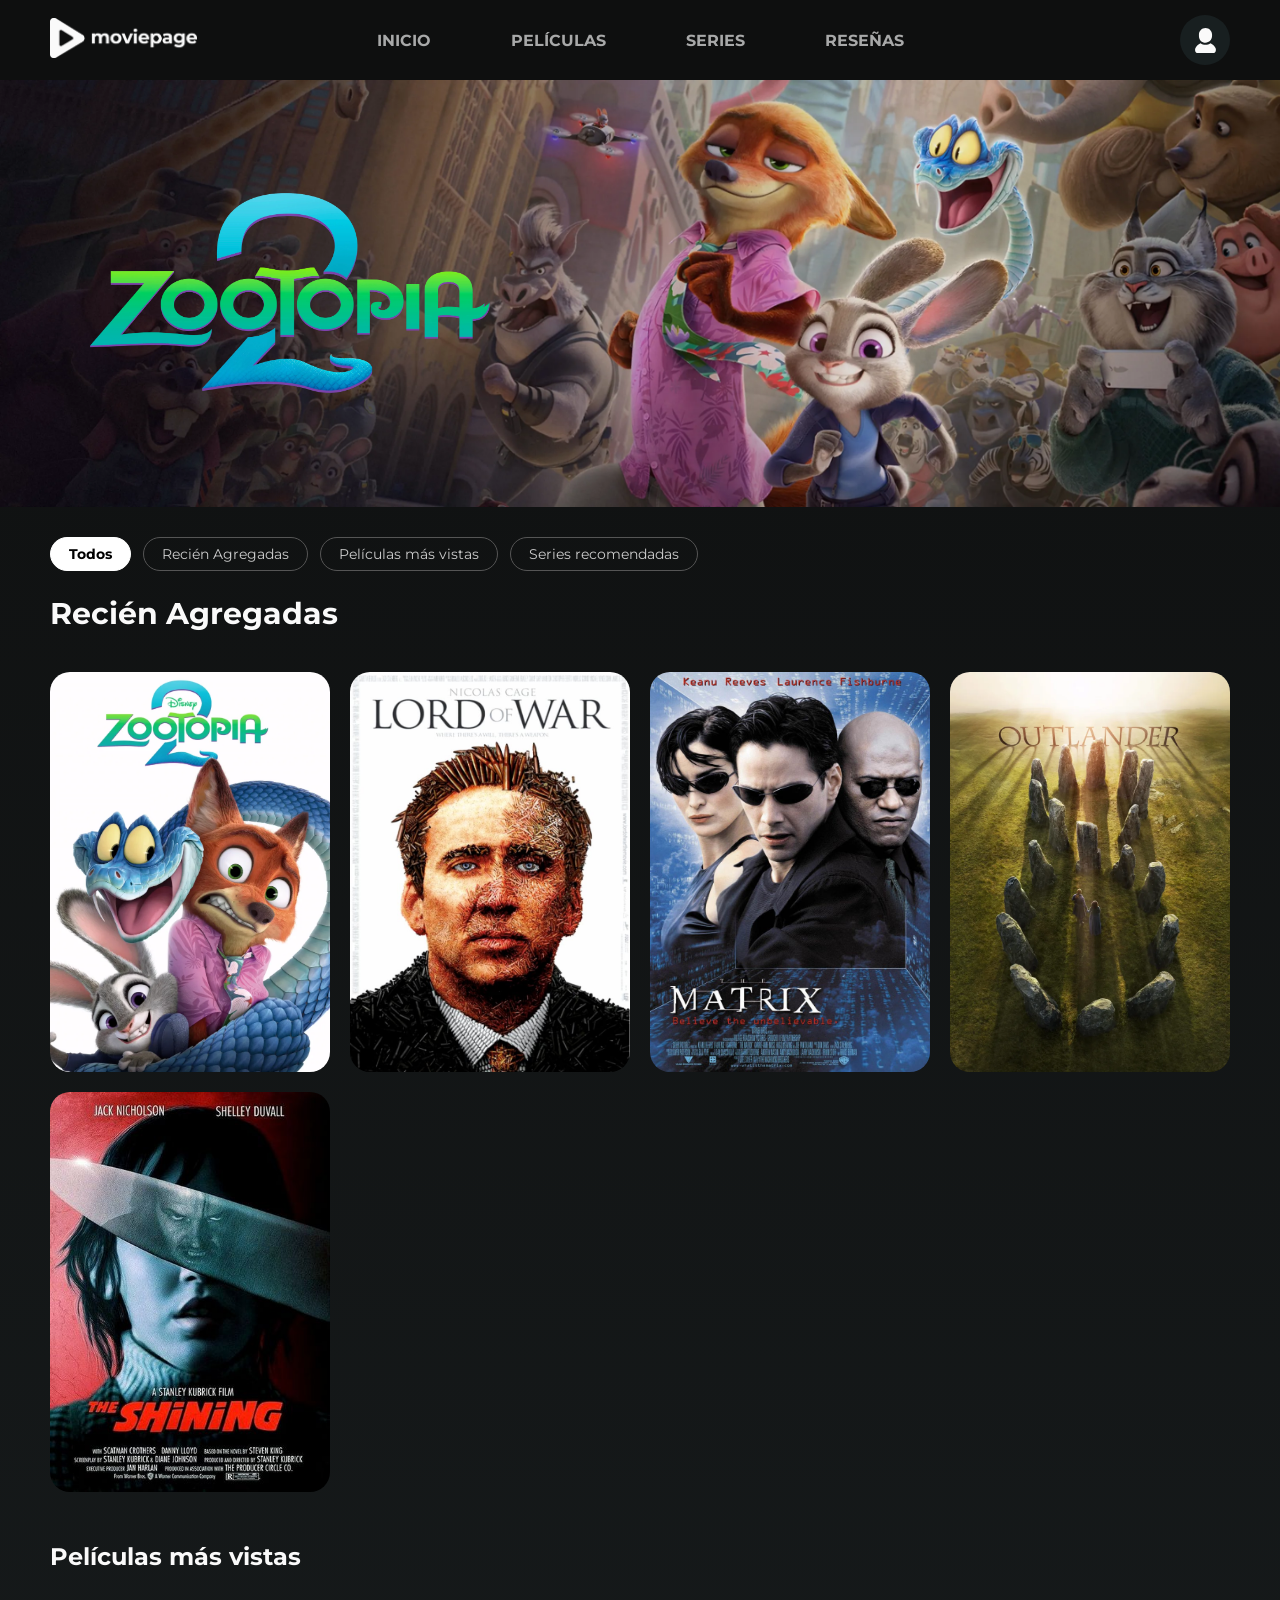
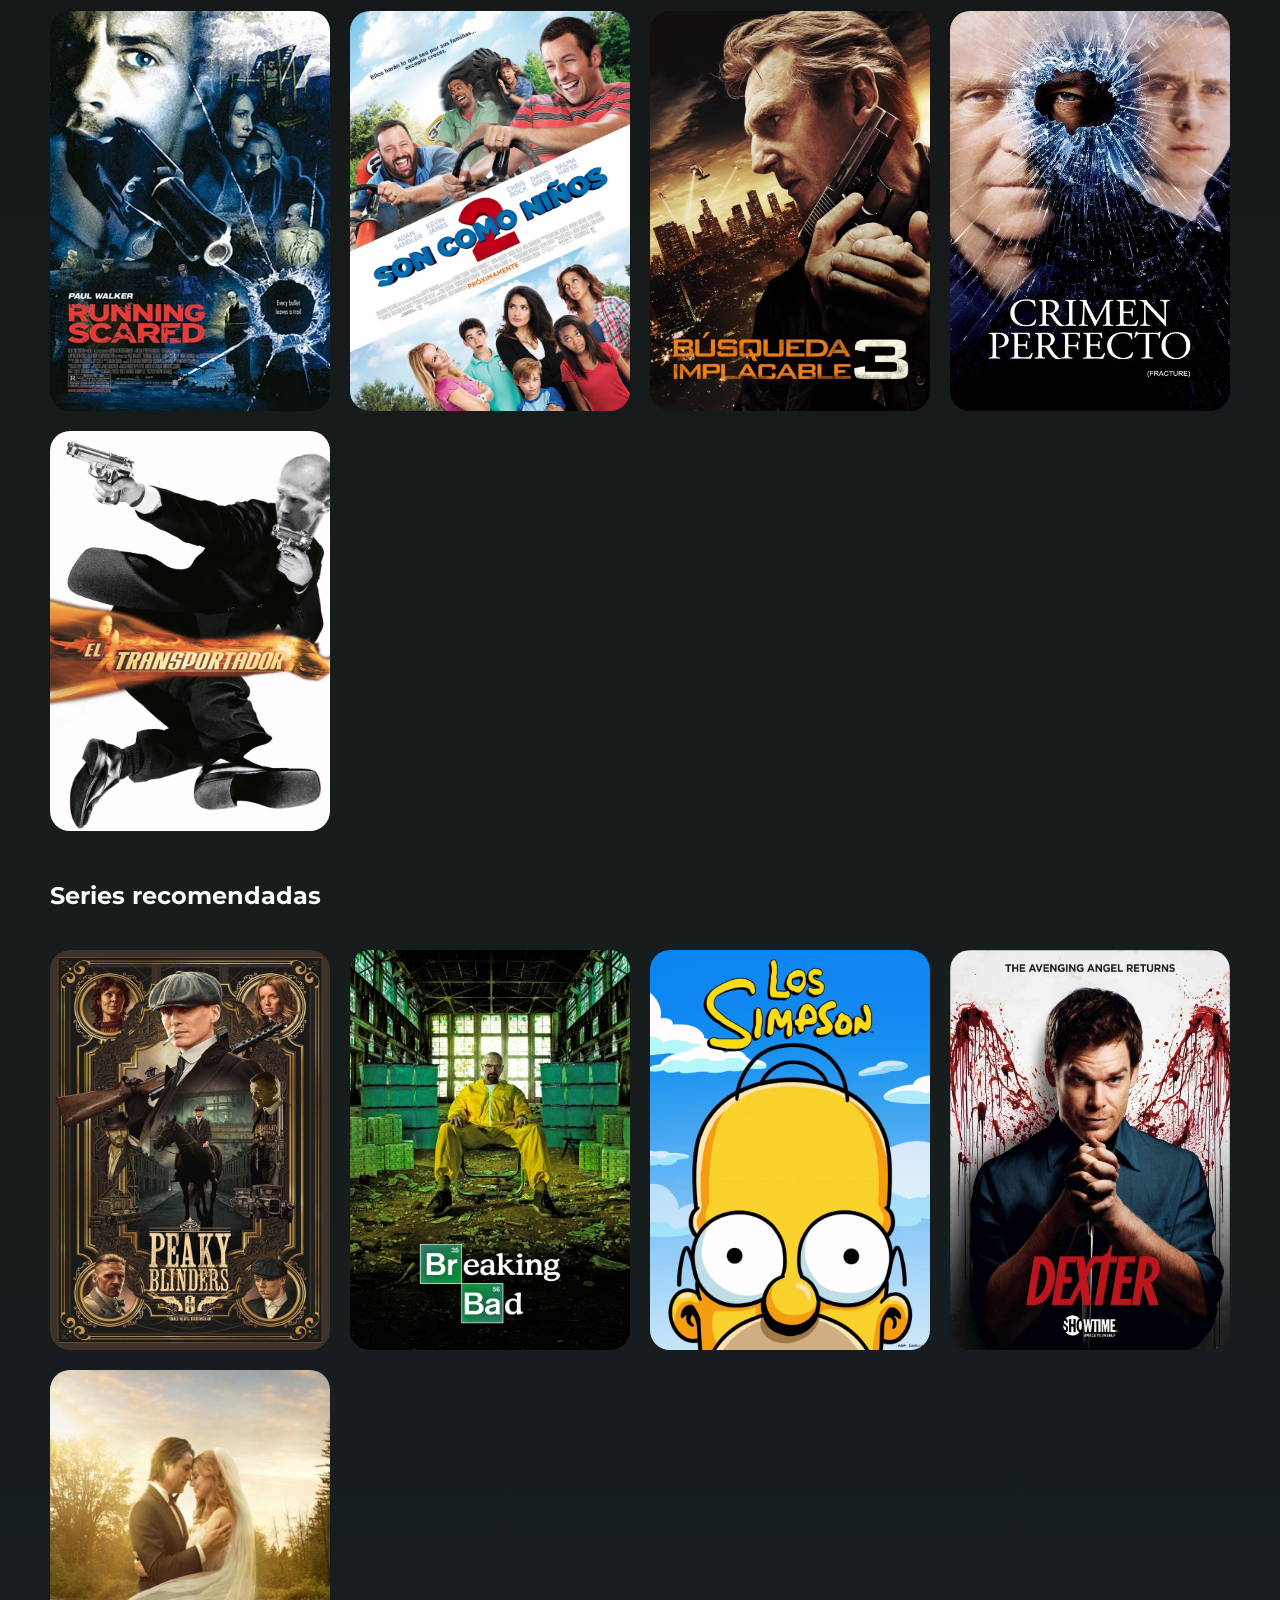
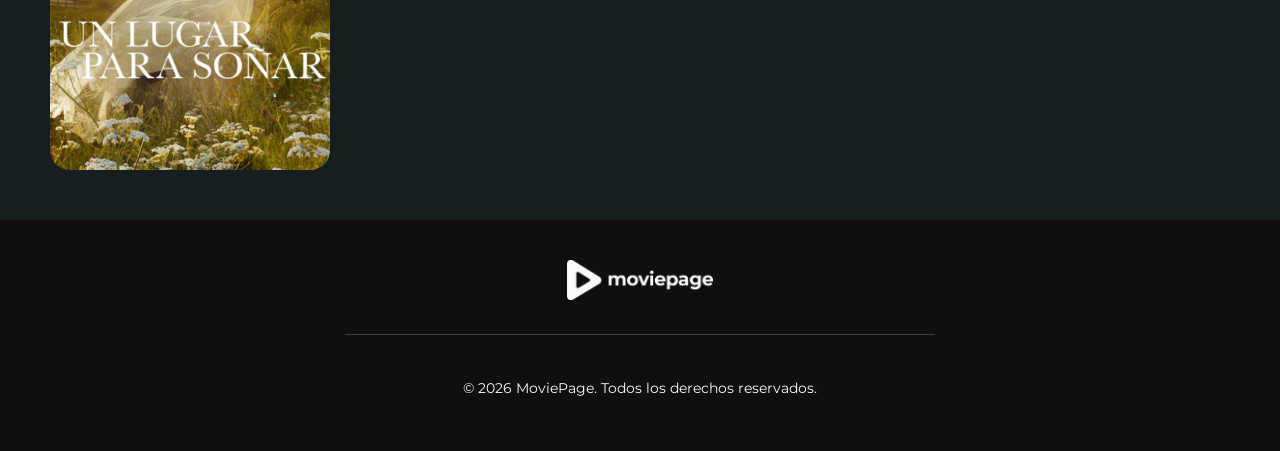
==== commit 4f00e091: "Cambios en el logo ahora manda al index" ====
--- a/index.html
+++ b/index.html
@@ -15,7 +15,7 @@
 
   <body>
     <header>
-      <img src="./public/logo.png" height="40px;" class="logo" />
+      <a href="./index.html"><img src="./public/logo.png" height="40px;" class="logo" /></a>
       <nav>
         <ul id="menu">
           <li>
@@ -202,7 +202,7 @@
       }
     </script>
     <footer>
-      <img src="./public/logo.png" height="40px;" class="logo" />
+      <a href="./index.html"><img src="./public/logo.png" height="40px;" class="logo" /></a>
       <hr />
       <p>&copy; 2026 MoviePage. Todos los derechos reservados.</p>
     </footer>
